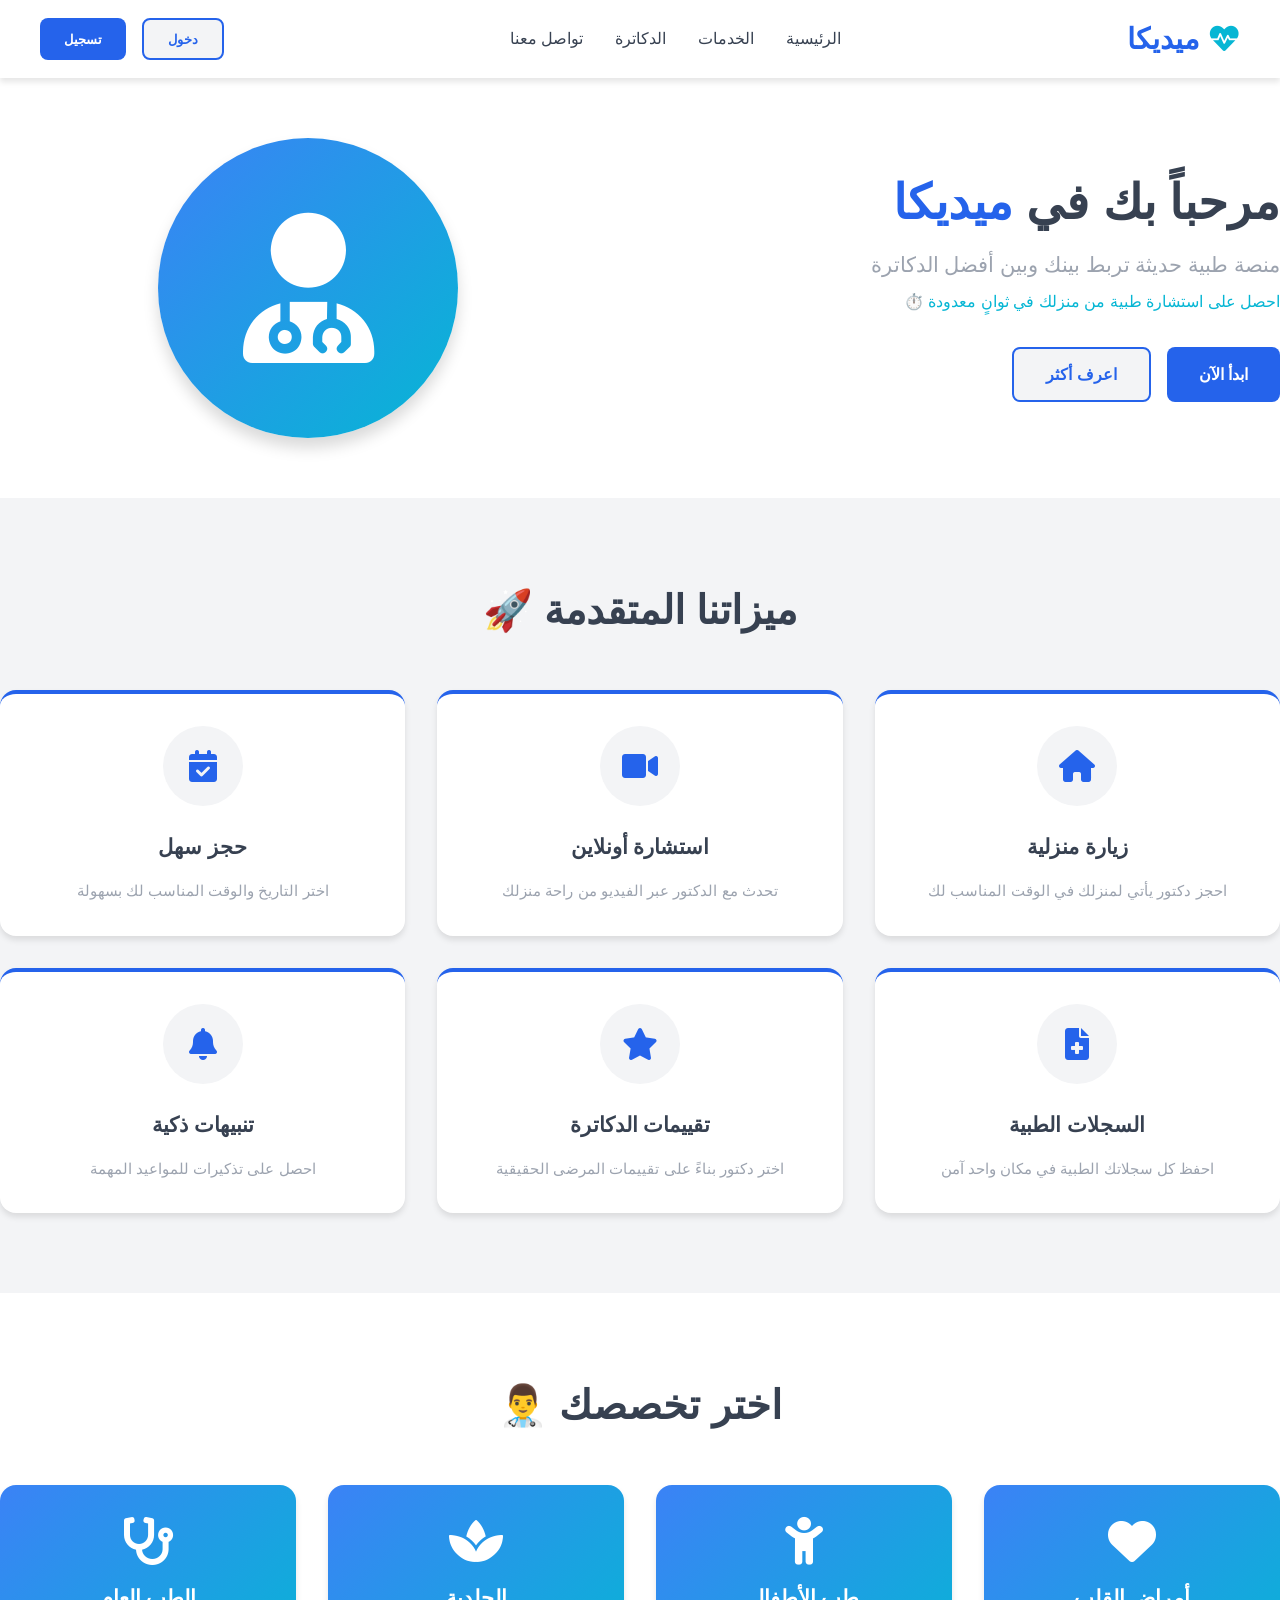
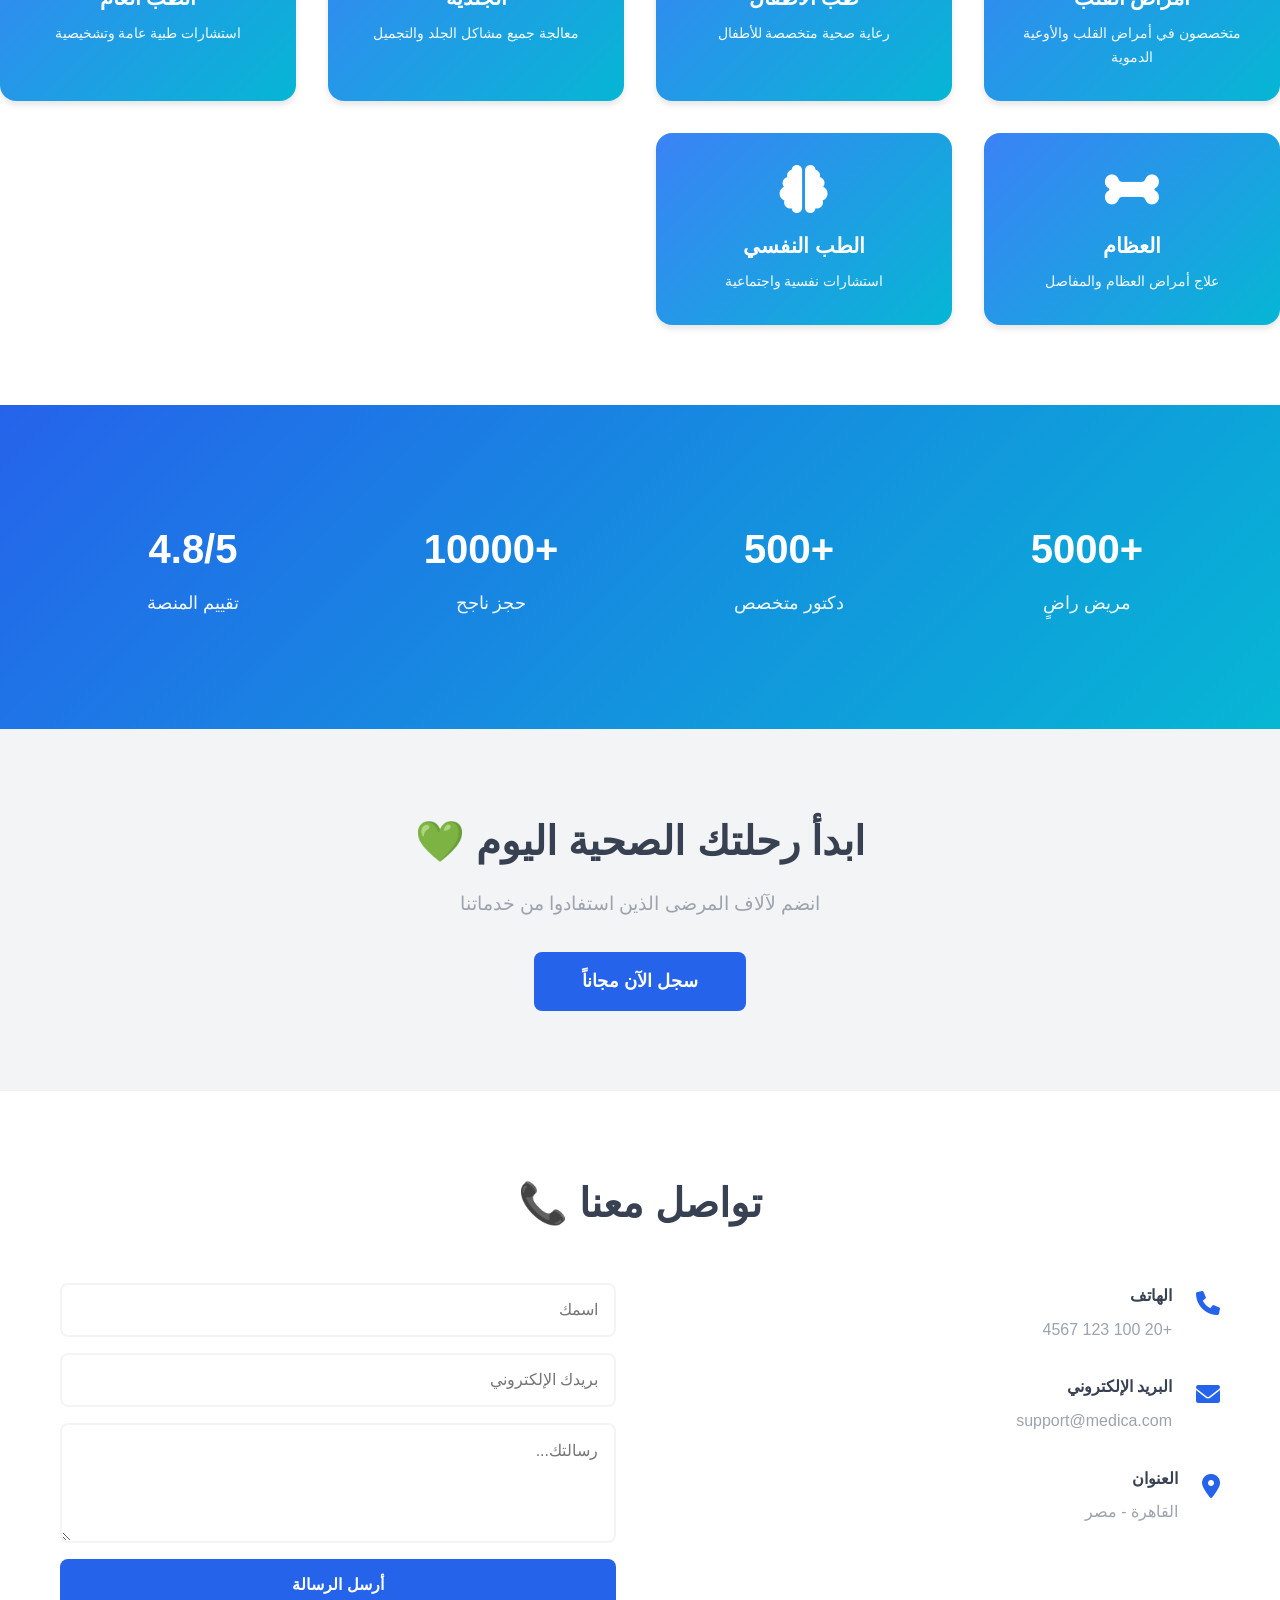
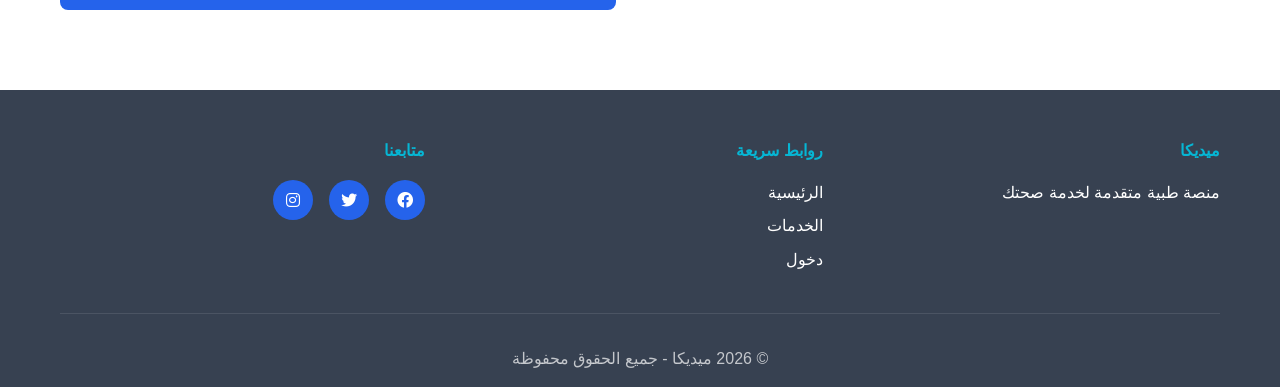
==== index.html @ 51c082e1 "Add files via upload" ====
<!DOCTYPE html>
<html lang="ar" dir="rtl">
<head>
    <meta charset="UTF-8">
    <meta name="viewport" content="width=device-width, initial-scale=1.0">
    <title>ميديكا - منصة طبية متخصصة</title>
    <link rel="stylesheet" href="style.css">
    <link rel="stylesheet" href="https://cdnjs.cloudflare.com/ajax/libs/font-awesome/6.0.0/css/all.min.css">
</head>
<body>
    <!-- Navigation Bar -->
    <nav class="navbar">
        <div class="container navbar-container">
            <div class="logo">
                <i class="fas fa-heartbeat"></i> ميديكا
            </div>
            <ul class="nav-links">
                <li><a href="#home">الرئيسية</a></li>
                <li><a href="#features">الخدمات</a></li>
                <li><a href="#doctors">الدكاترة</a></li>
                <li><a href="#contact">تواصل معنا</a></li>
            </ul>
            <div class="nav-buttons">
                <button class="btn-login" onclick="window.location.href='login.html'">دخول</button>
                <button class="btn-signup" onclick="window.location.href='signup.html'">تسجيل</button>
            </div>
            <div class="menu-toggle">
                <span></span>
                <span></span>
                <span></span>
            </div>
        </div>
    </nav>

    <!-- Hero Section -->
    <section class="hero" id="home">
        <div class="hero-content">
            <h1>مرحباً بك في <span class="accent">ميديكا</span></h1>
            <p>منصة طبية حديثة تربط بينك وبين أفضل الدكاترة</p>
            <p class="subtitle">احصل على استشارة طبية من منزلك في ثوانٍ معدودة ⏱️</p>
            <div class="hero-buttons">
                <button class="btn-primary" onclick="window.location.href='signup.html'">ابدأ الآن</button>
                <button class="btn-secondary" onclick="scrollToSection('features')">اعرف أكثر</button>
            </div>
        </div>
        <div class="hero-image">
            <div class="doctor-illustration">
                <i class="fas fa-user-md"></i>
            </div>
        </div>
    </section>

    <!-- Features Section -->
    <section class="features" id="features">
        <h2>ميزاتنا المتقدمة 🚀</h2>
        <div class="features-grid">
            <div class="feature-card">
                <div class="feature-icon">
                    <i class="fas fa-home"></i>
                </div>
                <h3>زيارة منزلية</h3>
                <p>احجز دكتور يأتي لمنزلك في الوقت المناسب لك</p>
            </div>

            <div class="feature-card">
                <div class="feature-icon">
                    <i class="fas fa-video"></i>
                </div>
                <h3>استشارة أونلاين</h3>
                <p>تحدث مع الدكتور عبر الفيديو من راحة منزلك</p>
            </div>

            <div class="feature-card">
                <div class="feature-icon">
                    <i class="fas fa-calendar-check"></i>
                </div>
                <h3>حجز سهل</h3>
                <p>اختر التاريخ والوقت المناسب لك بسهولة</p>
            </div>

            <div class="feature-card">
                <div class="feature-icon">
                    <i class="fas fa-file-medical"></i>
                </div>
                <h3>السجلات الطبية</h3>
                <p>احفظ كل سجلاتك الطبية في مكان واحد آمن</p>
            </div>

            <div class="feature-card">
                <div class="feature-icon">
                    <i class="fas fa-star"></i>
                </div>
                <h3>تقييمات الدكاترة</h3>
                <p>اختر دكتور بناءً على تقييمات المرضى الحقيقية</p>
            </div>

            <div class="feature-card">
                <div class="feature-icon">
                    <i class="fas fa-bell"></i>
                </div>
                <h3>تنبيهات ذكية</h3>
                <p>احصل على تذكيرات للمواعيد المهمة</p>
            </div>
        </div>
    </section>

    <!-- Doctors Section -->
    <section class="doctors" id="doctors">
        <h2>اختر تخصصك 👨‍⚕️</h2>
        <div class="specialties-grid">
            <div class="specialty-card" onclick="window.location.href='doctors.html?specialty=cardiology'">
                <i class="fas fa-heart"></i>
                <h3>أمراض القلب</h3>
                <p>متخصصون في أمراض القلب والأوعية الدموية</p>
            </div>

            <div class="specialty-card" onclick="window.location.href='doctors.html?specialty=pediatrics'">
                <i class="fas fa-child"></i>
                <h3>طب الأطفال</h3>
                <p>رعاية صحية متخصصة للأطفال</p>
            </div>

            <div class="specialty-card" onclick="window.location.href='doctors.html?specialty=dermatology'">
                <i class="fas fa-spa"></i>
                <h3>الجلدية</h3>
                <p>معالجة جميع مشاكل الجلد والتجميل</p>
            </div>

            <div class="specialty-card" onclick="window.location.href='doctors.html?specialty=general'">
                <i class="fas fa-stethoscope"></i>
                <h3>الطب العام</h3>
                <p>استشارات طبية عامة وتشخيصية</p>
            </div>

            <div class="specialty-card" onclick="window.location.href='doctors.html?specialty=orthopedic'">
                <i class="fas fa-bone"></i>
                <h3>العظام</h3>
                <p>علاج أمراض العظام والمفاصل</p>
            </div>

            <div class="specialty-card" onclick="window.location.href='doctors.html?specialty=psychology'">
                <i class="fas fa-brain"></i>
                <h3>الطب النفسي</h3>
                <p>استشارات نفسية واجتماعية</p>
            </div>
        </div>
    </section>

    <!-- Stats Section -->
    <section class="stats">
        <div class="container stats-grid">
            <div class="stat-card">
                <h3>+5000</h3>
                <p>مريض راضٍ</p>
            </div>
            <div class="stat-card">
                <h3>+500</h3>
                <p>دكتور متخصص</p>
            </div>
            <div class="stat-card">
                <h3>+10000</h3>
                <p>حجز ناجح</p>
            </div>
            <div class="stat-card">
                <h3>4.8/5</h3>
                <p>تقييم المنصة</p>
            </div>
        </div>
    </section>

    <!-- CTA Section -->
    <section class="cta">
        <h2>ابدأ رحلتك الصحية اليوم 💚</h2>
        <p>انضم لآلاف المرضى الذين استفادوا من خدماتنا</p>
        <button class="btn-large" onclick="window.location.href='signup.html'">سجل الآن مجاناً</button>
    </section>

    <!-- Contact Section -->
    <section class="contact" id="contact">
        <div class="container">
            <h2>تواصل معنا 📞</h2>
            <div class="contact-content">
                <div class="contact-info">
                    <div class="info-item">
                        <i class="fas fa-phone"></i>
                        <div>
                            <h4>الهاتف</h4>
                            <p>+20 100 123 4567</p>
                        </div>
                    </div>
                    <div class="info-item">
                        <i class="fas fa-envelope"></i>
                        <div>
                            <h4>البريد الإلكتروني</h4>
                            <p>support@medica.com</p>
                        </div>
                    </div>
                    <div class="info-item">
                        <i class="fas fa-map-marker-alt"></i>
                        <div>
                            <h4>العنوان</h4>
                            <p>القاهرة - مصر</p>
                        </div>
                    </div>
                </div>
                <form class="contact-form">
                    <input type="text" placeholder="اسمك" required>
                    <input type="email" placeholder="بريدك الإلكتروني" required>
                    <textarea placeholder="رسالتك..." required></textarea>
                    <button type="submit" class="btn-primary">أرسل الرسالة</button>
                </form>
            </div>
        </div>
    </section>

    <!-- Footer -->
    <footer class="footer">
        <div class="container">
            <div class="footer-content">
                <div class="footer-section">
                    <h4>ميديكا</h4>
                    <p>منصة طبية متقدمة لخدمة صحتك</p>
                </div>
                <div class="footer-section">
                    <h4>روابط سريعة</h4>
                    <ul>
                        <li><a href="#home">الرئيسية</a></li>
                        <li><a href="#features">الخدمات</a></li>
                        <li><a href="login.html">دخول</a></li>
                    </ul>
                </div>
                <div class="footer-section">
                    <h4>متابعنا</h4>
                    <div class="social-links">
                        <a href="#"><i class="fab fa-facebook"></i></a>
                        <a href="#"><i class="fab fa-twitter"></i></a>
                        <a href="#"><i class="fab fa-instagram"></i></a>
                    </div>
                </div>
            </div>
            <div class="footer-bottom">
                <p>&copy; 2026 ميديكا - جميع الحقوق محفوظة</p>
            </div>
        </div>
    </footer>

    <script src="script.js"></script>
</body>
</html>
---- style.css ----
* {
    margin: 0;
    padding: 0;
    box-sizing: border-box;
}

:root {
    --primary-blue: #2563eb;
    --light-blue: #3b82f6;
    --dark-blue: #1e40af;
    --accent-color: #06b6d4;
    --white: #ffffff;
    --light-gray: #f3f4f6;
    --gray: #9ca3af;
    --dark-gray: #374151;
    --success: #10b981;
    --shadow: 0 4px 6px rgba(0, 0, 0, 0.1);
    --shadow-lg: 0 10px 15px rgba(0, 0, 0, 0.15);
}

html {
    scroll-behavior: smooth;
}

body {
    font-family: 'Segoe UI', Tahoma, Geneva, Verdana, sans-serif;
    background-color: var(--white);
    color: var(--dark-gray);
    line-height: 1.6;
}

.container {
    max-width: 1200px;
    margin: 0 auto;
    padding: 0 20px;
}

/* Navigation Bar */
.navbar {
    background-color: var(--white);
    box-shadow: var(--shadow);
    position: sticky;
    top: 0;
    z-index: 100;
}

.navbar-container {
    display: flex;
    justify-content: space-between;
    align-items: center;
    padding: 1rem 0;
}

.logo {
    font-size: 1.8rem;
    font-weight: bold;
    color: var(--primary-blue);
    display: flex;
    align-items: center;
    gap: 0.5rem;
}

.logo i {
    color: var(--accent-color);
}

.nav-links {
    display: flex;
    list-style: none;
    gap: 2rem;
    flex: 1;
    justify-content: center;
}

.nav-links a {
    text-decoration: none;
    color: var(--dark-gray);
    font-weight: 500;
    transition: color 0.3s ease;
}

.nav-links a:hover {
    color: var(--primary-blue);
}

.nav-buttons {
    display: flex;
    gap: 1rem;
}

.btn-login, .btn-signup {
    padding: 0.7rem 1.5rem;
    border: none;
    border-radius: 0.5rem;
    cursor: pointer;
    font-weight: 600;
    transition: all 0.3s ease;
}

.btn-login {
    background-color: var(--light-gray);
    color: var(--primary-blue);
    border: 2px solid var(--primary-blue);
}

.btn-login:hover {
    background-color: var(--primary-blue);
    color: var(--white);
}

.btn-signup {
    background-color: var(--primary-blue);
    color: var(--white);
}

.btn-signup:hover {
    background-color: var(--dark-blue);
    transform: translateY(-2px);
}

.menu-toggle {
    display: none;
    flex-direction: column;
    cursor: pointer;
}

.menu-toggle span {
    width: 25px;
    height: 3px;
    background-color: var(--primary-blue);
    margin: 5px 0;
    transition: 0.3s;
}

/* Hero Section */
.hero {
    display: grid;
    grid-template-columns: 1fr 1fr;
    align-items: center;
    padding: 60px 0;
    gap: 3rem;
}

.hero-content h1 {
    font-size: 3rem;
    color: var(--dark-gray);
    margin-bottom: 1rem;
    line-height: 1.2;
}

.hero-content .accent {
    color: var(--primary-blue);
}

.hero-content > p:nth-of-type(1) {
    font-size: 1.3rem;
    color: var(--gray);
    margin-bottom: 0.5rem;
}

.hero-content .subtitle {
    font-size: 1rem;
    color: var(--accent-color);
    margin-bottom: 2rem;
}

.hero-buttons {
    display: flex;
    gap: 1rem;
}

.btn-primary, .btn-secondary {
    padding: 1rem 2rem;
    border: none;
    border-radius: 0.5rem;
    font-size: 1rem;
    font-weight: 600;
    cursor: pointer;
    transition: all 0.3s ease;
}

.btn-primary {
    background-color: var(--primary-blue);
    color: var(--white);
}

.btn-primary:hover {
    background-color: var(--dark-blue);
    transform: translateY(-3px);
    box-shadow: var(--shadow-lg);
}

.btn-secondary {
    background-color: var(--light-gray);
    color: var(--primary-blue);
    border: 2px solid var(--primary-blue);
}

.btn-secondary:hover {
    background-color: var(--primary-blue);
    color: var(--white);
}

.hero-image {
    display: flex;
    justify-content: center;
    align-items: center;
}

.doctor-illustration {
    width: 300px;
    height: 300px;
    background: linear-gradient(135deg, var(--light-blue), var(--accent-color));
    border-radius: 50%;
    display: flex;
    justify-content: center;
    align-items: center;
    font-size: 150px;
    color: var(--white);
    box-shadow: var(--shadow-lg);
    animation: float 3s ease-in-out infinite;
}

@keyframes float {
    0%, 100% {
        transform: translateY(0px);
    }
    50% {
        transform: translateY(-20px);
    }
}

/* Features Section */
.features {
    padding: 80px 0;
    background-color: var(--light-gray);
}

.features h2,
.doctors h2,
.stats h2 {
    text-align: center;
    font-size: 2.5rem;
    color: var(--dark-gray);
    margin-bottom: 3rem;
}

.features-grid {
    display: grid;
    grid-template-columns: repeat(auto-fit, minmax(300px, 1fr));
    gap: 2rem;
}

.feature-card {
    background-color: var(--white);
    padding: 2rem;
    border-radius: 1rem;
    text-align: center;
    box-shadow: var(--shadow);
    transition: all 0.3s ease;
    border-top: 4px solid var(--primary-blue);
}

.feature-card:hover {
    transform: translateY(-10px);
    box-shadow: var(--shadow-lg);
}

.feature-icon {
    width: 80px;
    height: 80px;
    margin: 0 auto 1.5rem;
    background-color: var(--light-gray);
    border-radius: 50%;
    display: flex;
    justify-content: center;
    align-items: center;
    font-size: 2rem;
    color: var(--primary-blue);
}

.feature-card h3 {
    font-size: 1.3rem;
    color: var(--dark-gray);
    margin-bottom: 1rem;
}

.feature-card p {
    color: var(--gray);
    font-size: 0.95rem;
}

/* Doctors Section */
.doctors {
    padding: 80px 0;
}

.specialties-grid {
    display: grid;
    grid-template-columns: repeat(auto-fit, minmax(250px, 1fr));
    gap: 2rem;
}

.specialty-card {
    background: linear-gradient(135deg, var(--light-blue), var(--accent-color));
    color: var(--white);
    padding: 2rem;
    border-radius: 1rem;
    text-align: center;
    cursor: pointer;
    transition: all 0.3s ease;
    box-shadow: var(--shadow);
}

.specialty-card:hover {
    transform: scale(1.05) translateY(-10px);
    box-shadow: var(--shadow-lg);
}

.specialty-card i {
    font-size: 3rem;
    margin-bottom: 1rem;
    display: block;
}

.specialty-card h3 {
    font-size: 1.3rem;
    margin-bottom: 0.5rem;
}

.specialty-card p {
    font-size: 0.9rem;
    opacity: 0.95;
}

/* Stats Section */
.stats {
    padding: 80px 0;
    background: linear-gradient(135deg, var(--primary-blue), var(--accent-color));
    color: var(--white);
}

.stats-grid {
    display: grid;
    grid-template-columns: repeat(auto-fit, minmax(200px, 1fr));
    gap: 2rem;
}

.stat-card {
    text-align: center;
    padding: 2rem;
}

.stat-card h3 {
    font-size: 2.5rem;
    margin-bottom: 0.5rem;
    font-weight: bold;
}

.stat-card p {
    font-size: 1.1rem;
    opacity: 0.95;
}

/* CTA Section */
.cta {
    padding: 80px 0;
    background-color: var(--light-gray);
    text-align: center;
}

.cta h2 {
    font-size: 2.5rem;
    color: var(--dark-gray);
    margin-bottom: 1rem;
}

.cta p {
    font-size: 1.2rem;
    color: var(--gray);
    margin-bottom: 2rem;
}

.btn-large {
    padding: 1.2rem 3rem;
    background-color: var(--primary-blue);
    color: var(--white);
    border: none;
    border-radius: 0.5rem;
    font-size: 1.1rem;
    font-weight: 600;
    cursor: pointer;
    transition: all 0.3s ease;
}

.btn-large:hover {
    background-color: var(--dark-blue);
    transform: translateY(-3px);
    box-shadow: var(--shadow-lg);
}

/* Contact Section */
.contact {
    padding: 80px 0;
}

.contact h2 {
    text-align: center;
    font-size: 2.5rem;
    margin-bottom: 3rem;
}

.contact-content {
    display: grid;
    grid-template-columns: 1fr 1fr;
    gap: 3rem;
}

.contact-info {
    display: flex;
    flex-direction: column;
    gap: 2rem;
}

.info-item {
    display: flex;
    gap: 1.5rem;
    align-items: flex-start;
}

.info-item i {
    font-size: 1.5rem;
    color: var(--primary-blue);
    margin-top: 0.5rem;
}

.info-item h4 {
    color: var(--dark-gray);
    margin-bottom: 0.5rem;
}

.info-item p {
    color: var(--gray);
}

.contact-form {
    display: flex;
    flex-direction: column;
    gap: 1rem;
}

.contact-form input,
.contact-form textarea {
    padding: 1rem;
    border: 2px solid var(--light-gray);
    border-radius: 0.5rem;
    font-family: inherit;
    font-size: 1rem;
    transition: border-color 0.3s ease;
}

.contact-form input:focus,
.contact-form textarea:focus {
    outline: none;
    border-color: var(--primary-blue);
}

.contact-form textarea {
    resize: vertical;
    min-height: 120px;
}

/* Footer */
.footer {
    background-color: var(--dark-gray);
    color: var(--white);
    padding: 3rem 0 1rem;
}

.footer-content {
    display: grid;
    grid-template-columns: repeat(auto-fit, minmax(250px, 1fr));
    gap: 2rem;
    margin-bottom: 2rem;
}

.footer-section h4 {
    margin-bottom: 1rem;
    color: var(--accent-color);
}

.footer-section ul {
    list-style: none;
}

.footer-section ul li {
    margin-bottom: 0.5rem;
}

.footer-section a {
    color: var(--white);
    text-decoration: none;
    transition: color 0.3s ease;
}

.footer-section a:hover {
    color: var(--accent-color);
}

.social-links {
    display: flex;
    gap: 1rem;
}

.social-links a {
    display: inline-flex;
    justify-content: center;
    align-items: center;
    width: 40px;
    height: 40px;
    background-color: var(--primary-blue);
    border-radius: 50%;
    transition: all 0.3s ease;
}

.social-links a:hover {
    background-color: var(--accent-color);
    transform: translateY(-3px);
}

.footer-bottom {
    text-align: center;
    padding-top: 2rem;
    border-top: 1px solid rgba(255, 255, 255, 0.1);
    color: rgba(255, 255, 255, 0.7);
}

/* Responsive Design */
@media (max-width: 768px) {
    .hero {
        grid-template-columns: 1fr;
    }

    .hero-content h1 {
        font-size: 2rem;
    }

    .doctor-illustration {
        width: 200px;
        height: 200px;
        font-size: 100px;
    }

    .nav-links {
        gap: 1rem;
        font-size: 0.9rem;
    }

    .features h2,
    .doctors h2 {
        font-size: 2rem;
    }

    .features-grid,
    .specialties-grid {
        grid-template-columns: 1fr;
    }

    .hero-buttons {
        flex-direction: column;
    }

    .contact-content {
        grid-template-columns: 1fr;
    }

    .menu-toggle {
        display: flex;
    }

    .nav-links {
        position: absolute;
        top: 70px;
        left: 0;
        right: 0;
        background-color: var(--white);
        flex-direction: column;
        gap: 0;
        box-shadow: var(--shadow);
        display: none;
        padding: 1rem 0;
    }

    .nav-links.active {
        display: flex;
    }

    .nav-links a {
        padding: 1rem;
        border-bottom: 1px solid var(--light-gray);
    }

    .stats-grid {
        grid-template-columns: 1fr 1fr;
    }
}

@media (max-width: 480px) {
    .navbar-container {
        flex-wrap: wrap;
    }

    .nav-buttons {
        width: 100%;
        justify-content: space-between;
        margin-top: 1rem;
    }

    .hero-content h1 {
        font-size: 1.5rem;
    }

    .features h2,
    .doctors h2,
    .cta h2 {
        font-size: 1.5rem;
    }

    .stats-grid {
        grid-template-columns: 1fr;
    }

    .hero-buttons {
        flex-direction: column;
    }

    .btn-primary,
    .btn-secondary,
    .btn-login,
    .btn-signup {
        width: 100%;
    }
}
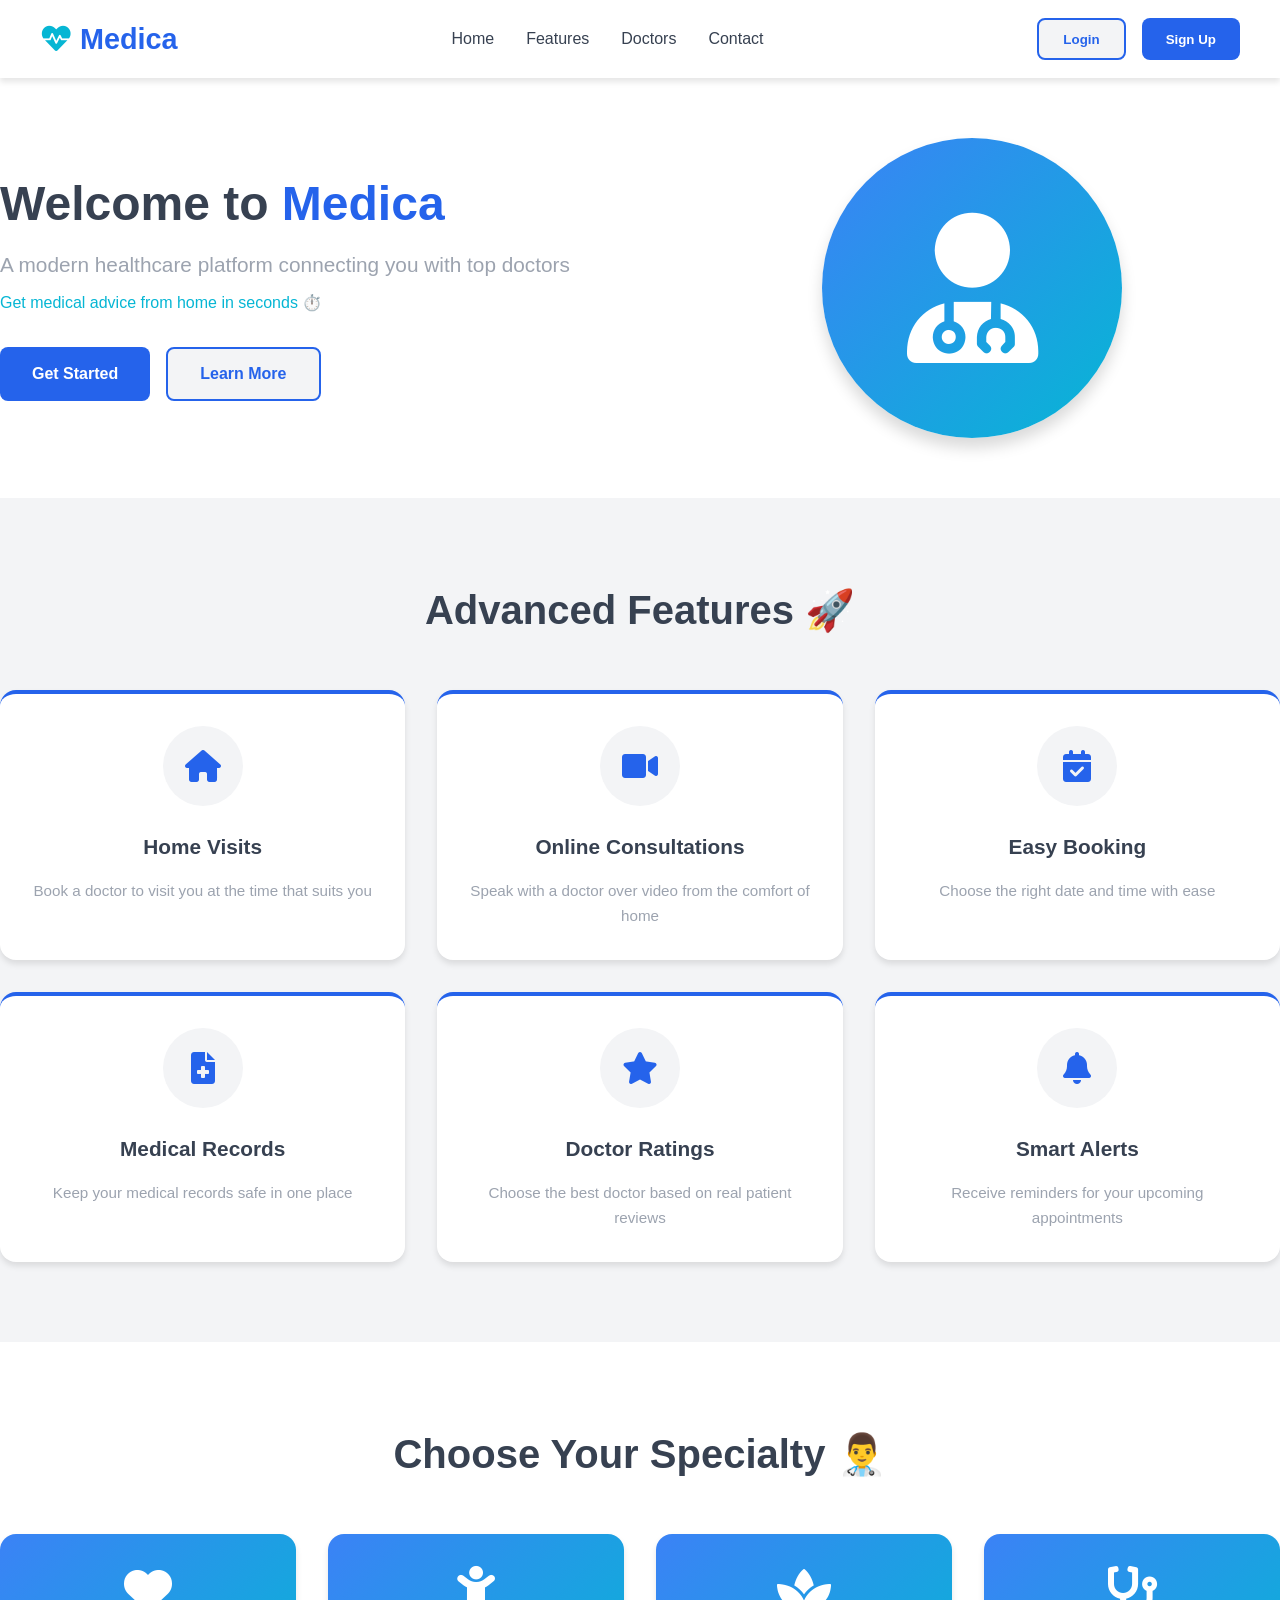
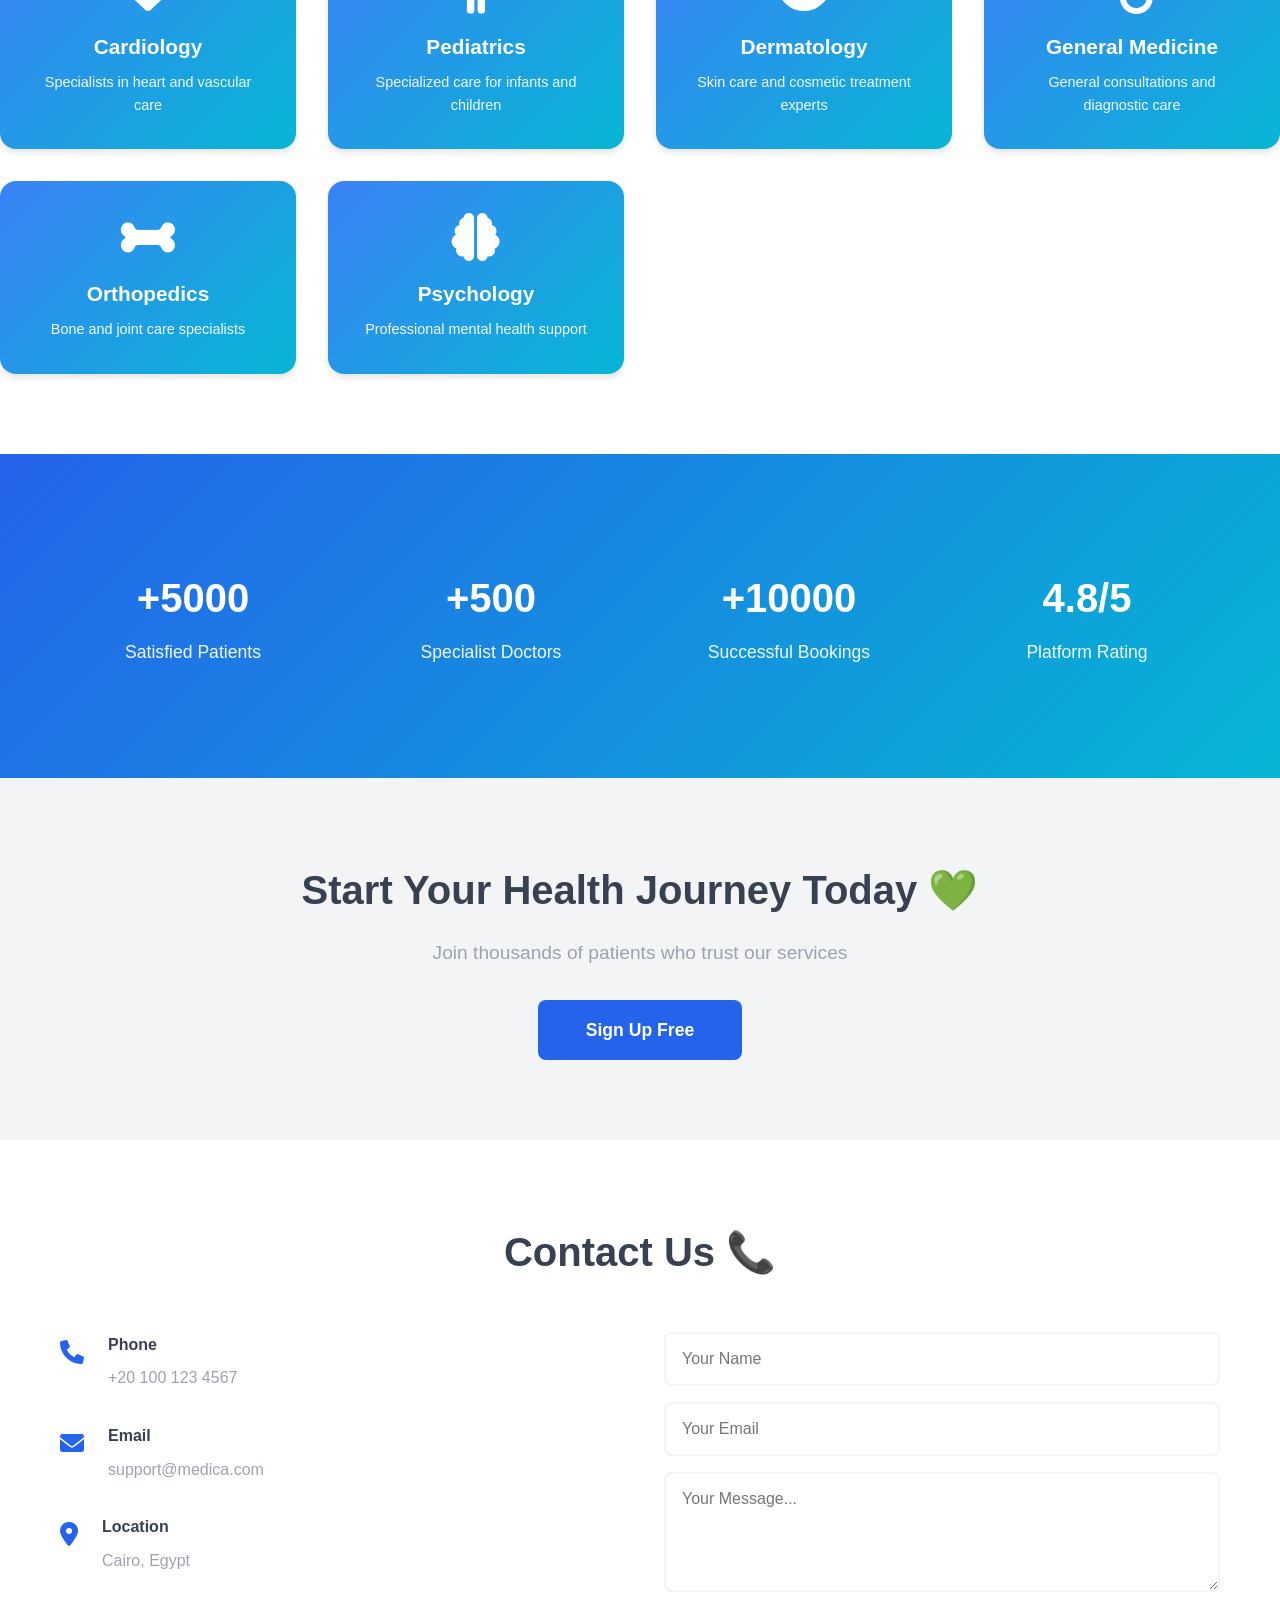
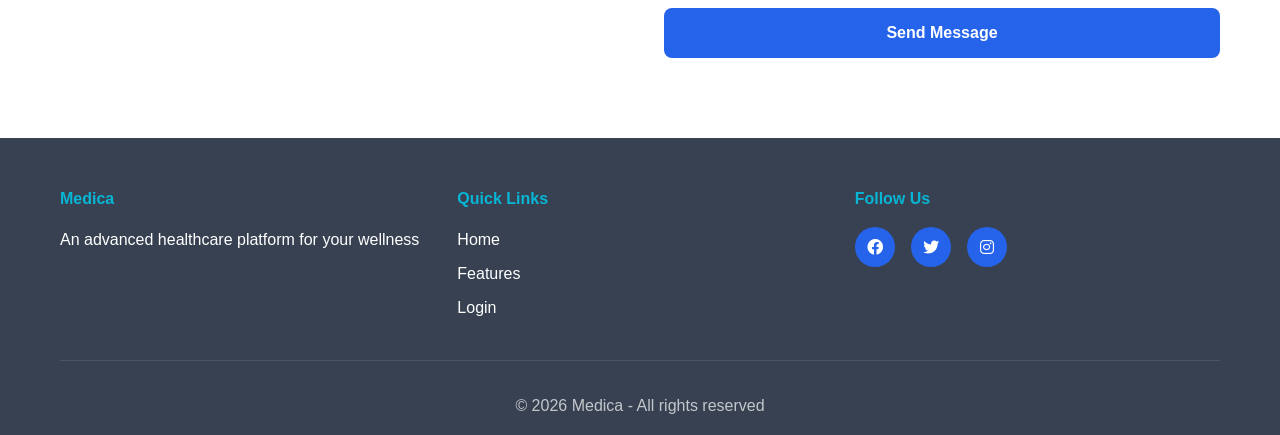
==== commit 12d48f73: "Add files via upload" ====
--- a/index.html
+++ b/index.html
@@ -1,9 +1,9 @@
 <!DOCTYPE html>
-<html lang="ar" dir="rtl">
+<html lang="en" dir="ltr">
 <head>
     <meta charset="UTF-8">
     <meta name="viewport" content="width=device-width, initial-scale=1.0">
-    <title>ميديكا - منصة طبية متخصصة</title>
+    <title>Medica - Advanced Healthcare Platform</title>
     <link rel="stylesheet" href="style.css">
     <link rel="stylesheet" href="https://cdnjs.cloudflare.com/ajax/libs/font-awesome/6.0.0/css/all.min.css">
 </head>
@@ -12,17 +12,17 @@
     <nav class="navbar">
         <div class="container navbar-container">
             <div class="logo">
-                <i class="fas fa-heartbeat"></i> ميديكا
+                <i class="fas fa-heartbeat"></i> Medica
             </div>
             <ul class="nav-links">
-                <li><a href="#home">الرئيسية</a></li>
-                <li><a href="#features">الخدمات</a></li>
-                <li><a href="#doctors">الدكاترة</a></li>
-                <li><a href="#contact">تواصل معنا</a></li>
+                <li><a href="#home">Home</a></li>
+                <li><a href="#features">Features</a></li>
+                <li><a href="#doctors">Doctors</a></li>
+                <li><a href="#contact">Contact</a></li>
             </ul>
             <div class="nav-buttons">
-                <button class="btn-login" onclick="window.location.href='login.html'">دخول</button>
-                <button class="btn-signup" onclick="window.location.href='signup.html'">تسجيل</button>
+                <button class="btn-login" onclick="window.location.href='login.html'">Login</button>
+                <button class="btn-signup" onclick="window.location.href='signup.html'">Sign Up</button>
             </div>
             <div class="menu-toggle">
                 <span></span>
@@ -35,12 +35,12 @@
     <!-- Hero Section -->
     <section class="hero" id="home">
         <div class="hero-content">
-            <h1>مرحباً بك في <span class="accent">ميديكا</span></h1>
-            <p>منصة طبية حديثة تربط بينك وبين أفضل الدكاترة</p>
-            <p class="subtitle">احصل على استشارة طبية من منزلك في ثوانٍ معدودة ⏱️</p>
+            <h1>Welcome to <span class="accent">Medica</span></h1>
+            <p>A modern healthcare platform connecting you with top doctors</p>
+            <p class="subtitle">Get medical advice from home in seconds ⏱️</p>
             <div class="hero-buttons">
-                <button class="btn-primary" onclick="window.location.href='signup.html'">ابدأ الآن</button>
-                <button class="btn-secondary" onclick="scrollToSection('features')">اعرف أكثر</button>
+                <button class="btn-primary" onclick="window.location.href='signup.html'">Get Started</button>
+                <button class="btn-secondary" onclick="scrollToSection('features')">Learn More</button>
             </div>
         </div>
         <div class="hero-image">
@@ -52,96 +52,96 @@
 
     <!-- Features Section -->
     <section class="features" id="features">
-        <h2>ميزاتنا المتقدمة 🚀</h2>
+        <h2>Advanced Features 🚀</h2>
         <div class="features-grid">
             <div class="feature-card">
                 <div class="feature-icon">
                     <i class="fas fa-home"></i>
                 </div>
-                <h3>زيارة منزلية</h3>
-                <p>احجز دكتور يأتي لمنزلك في الوقت المناسب لك</p>
+                <h3>Home Visits</h3>
+                <p>Book a doctor to visit you at the time that suits you</p>
             </div>
 
             <div class="feature-card">
                 <div class="feature-icon">
                     <i class="fas fa-video"></i>
                 </div>
-                <h3>استشارة أونلاين</h3>
-                <p>تحدث مع الدكتور عبر الفيديو من راحة منزلك</p>
+                <h3>Online Consultations</h3>
+                <p>Speak with a doctor over video from the comfort of home</p>
             </div>
 
             <div class="feature-card">
                 <div class="feature-icon">
                     <i class="fas fa-calendar-check"></i>
                 </div>
-                <h3>حجز سهل</h3>
-                <p>اختر التاريخ والوقت المناسب لك بسهولة</p>
+                <h3>Easy Booking</h3>
+                <p>Choose the right date and time with ease</p>
             </div>
 
             <div class="feature-card">
                 <div class="feature-icon">
                     <i class="fas fa-file-medical"></i>
                 </div>
-                <h3>السجلات الطبية</h3>
-                <p>احفظ كل سجلاتك الطبية في مكان واحد آمن</p>
+                <h3>Medical Records</h3>
+                <p>Keep your medical records safe in one place</p>
             </div>
 
             <div class="feature-card">
                 <div class="feature-icon">
                     <i class="fas fa-star"></i>
                 </div>
-                <h3>تقييمات الدكاترة</h3>
-                <p>اختر دكتور بناءً على تقييمات المرضى الحقيقية</p>
+                <h3>Doctor Ratings</h3>
+                <p>Choose the best doctor based on real patient reviews</p>
             </div>
 
             <div class="feature-card">
                 <div class="feature-icon">
                     <i class="fas fa-bell"></i>
                 </div>
-                <h3>تنبيهات ذكية</h3>
-                <p>احصل على تذكيرات للمواعيد المهمة</p>
+                <h3>Smart Alerts</h3>
+                <p>Receive reminders for your upcoming appointments</p>
             </div>
         </div>
     </section>
 
     <!-- Doctors Section -->
     <section class="doctors" id="doctors">
-        <h2>اختر تخصصك 👨‍⚕️</h2>
+        <h2>Choose Your Specialty 👨‍⚕️</h2>
         <div class="specialties-grid">
             <div class="specialty-card" onclick="window.location.href='doctors.html?specialty=cardiology'">
                 <i class="fas fa-heart"></i>
-                <h3>أمراض القلب</h3>
-                <p>متخصصون في أمراض القلب والأوعية الدموية</p>
+                <h3>Cardiology</h3>
+                <p>Specialists in heart and vascular care</p>
             </div>
 
             <div class="specialty-card" onclick="window.location.href='doctors.html?specialty=pediatrics'">
                 <i class="fas fa-child"></i>
-                <h3>طب الأطفال</h3>
-                <p>رعاية صحية متخصصة للأطفال</p>
+                <h3>Pediatrics</h3>
+                <p>Specialized care for infants and children</p>
             </div>
 
             <div class="specialty-card" onclick="window.location.href='doctors.html?specialty=dermatology'">
                 <i class="fas fa-spa"></i>
-                <h3>الجلدية</h3>
-                <p>معالجة جميع مشاكل الجلد والتجميل</p>
+                <h3>Dermatology</h3>
+                <p>Skin care and cosmetic treatment experts</p>
             </div>
 
             <div class="specialty-card" onclick="window.location.href='doctors.html?specialty=general'">
                 <i class="fas fa-stethoscope"></i>
-                <h3>الطب العام</h3>
-                <p>استشارات طبية عامة وتشخيصية</p>
+                <h3>General Medicine</h3>
+                <p>General consultations and diagnostic care</p>
             </div>
 
             <div class="specialty-card" onclick="window.location.href='doctors.html?specialty=orthopedic'">
                 <i class="fas fa-bone"></i>
-                <h3>العظام</h3>
-                <p>علاج أمراض العظام والمفاصل</p>
+                <h3>Orthopedics</h3>
+                <p>Bone and joint care specialists</p>
             </div>
 
             <div class="specialty-card" onclick="window.location.href='doctors.html?specialty=psychology'">
                 <i class="fas fa-brain"></i>
-                <h3>الطب النفسي</h3>
-                <p>استشارات نفسية واجتماعية</p>
+                <h3>Psychology</h3>
+                <p>Professional mental health support</p>
             </div>
         </div>
     </section>
@@ -151,63 +151,63 @@
         <div class="container stats-grid">
             <div class="stat-card">
                 <h3>+5000</h3>
-                <p>مريض راضٍ</p>
+                <p>Satisfied Patients</p>
             </div>
             <div class="stat-card">
                 <h3>+500</h3>
-                <p>دكتور متخصص</p>
+                <p>Specialist Doctors</p>
             </div>
             <div class="stat-card">
                 <h3>+10000</h3>
-                <p>حجز ناجح</p>
+                <p>Successful Bookings</p>
             </div>
             <div class="stat-card">
                 <h3>4.8/5</h3>
-                <p>تقييم المنصة</p>
+                <p>Platform Rating</p>
             </div>
         </div>
     </section>
 
     <!-- CTA Section -->
     <section class="cta">
-        <h2>ابدأ رحلتك الصحية اليوم 💚</h2>
-        <p>انضم لآلاف المرضى الذين استفادوا من خدماتنا</p>
-        <button class="btn-large" onclick="window.location.href='signup.html'">سجل الآن مجاناً</button>
+        <h2>Start Your Health Journey Today 💚</h2>
+        <p>Join thousands of patients who trust our services</p>
+        <button class="btn-large" onclick="window.location.href='signup.html'">Sign Up Free</button>
     </section>
 
     <!-- Contact Section -->
     <section class="contact" id="contact">
         <div class="container">
-            <h2>تواصل معنا 📞</h2>
+            <h2>Contact Us 📞</h2>
             <div class="contact-content">
                 <div class="contact-info">
                     <div class="info-item">
                         <i class="fas fa-phone"></i>
                         <div>
-                            <h4>الهاتف</h4>
+                            <h4>Phone</h4>
                             <p>+20 100 123 4567</p>
                         </div>
                     </div>
                     <div class="info-item">
                         <i class="fas fa-envelope"></i>
                         <div>
-                            <h4>البريد الإلكتروني</h4>
+                            <h4>Email</h4>
                             <p>support@medica.com</p>
                         </div>
                     </div>
                     <div class="info-item">
                         <i class="fas fa-map-marker-alt"></i>
                         <div>
-                            <h4>العنوان</h4>
-                            <p>القاهرة - مصر</p>
+                            <h4>Location</h4>
+                            <p>Cairo, Egypt</p>
                         </div>
                     </div>
                 </div>
                 <form class="contact-form">
-                    <input type="text" placeholder="اسمك" required>
-                    <input type="email" placeholder="بريدك الإلكتروني" required>
-                    <textarea placeholder="رسالتك..." required></textarea>
-                    <button type="submit" class="btn-primary">أرسل الرسالة</button>
+                    <input type="text" placeholder="Your Name" required>
+                    <input type="email" placeholder="Your Email" required>
+                    <textarea placeholder="Your Message..." required></textarea>
+                    <button type="submit" class="btn-primary">Send Message</button>
                 </form>
             </div>
         </div>
@@ -218,19 +218,19 @@
         <div class="container">
             <div class="footer-content">
                 <div class="footer-section">
-                    <h4>ميديكا</h4>
-                    <p>منصة طبية متقدمة لخدمة صحتك</p>
+                    <h4>Medica</h4>
+                    <p>An advanced healthcare platform for your wellness</p>
                 </div>
                 <div class="footer-section">
-                    <h4>روابط سريعة</h4>
+                    <h4>Quick Links</h4>
                     <ul>
-                        <li><a href="#home">الرئيسية</a></li>
-                        <li><a href="#features">الخدمات</a></li>
-                        <li><a href="login.html">دخول</a></li>
+                        <li><a href="#home">Home</a></li>
+                        <li><a href="#features">Features</a></li>
+                        <li><a href="login.html">Login</a></li>
                     </ul>
                 </div>
                 <div class="footer-section">
-                    <h4>متابعنا</h4>
+                    <h4>Follow Us</h4>
                     <div class="social-links">
                         <a href="#"><i class="fab fa-facebook"></i></a>
                         <a href="#"><i class="fab fa-twitter"></i></a>
@@ -239,7 +239,7 @@
                 </div>
             </div>
             <div class="footer-bottom">
-                <p>&copy; 2026 ميديكا - جميع الحقوق محفوظة</p>
+                <p>&copy; 2026 Medica - All rights reserved</p>
             </div>
         </div>
     </footer>
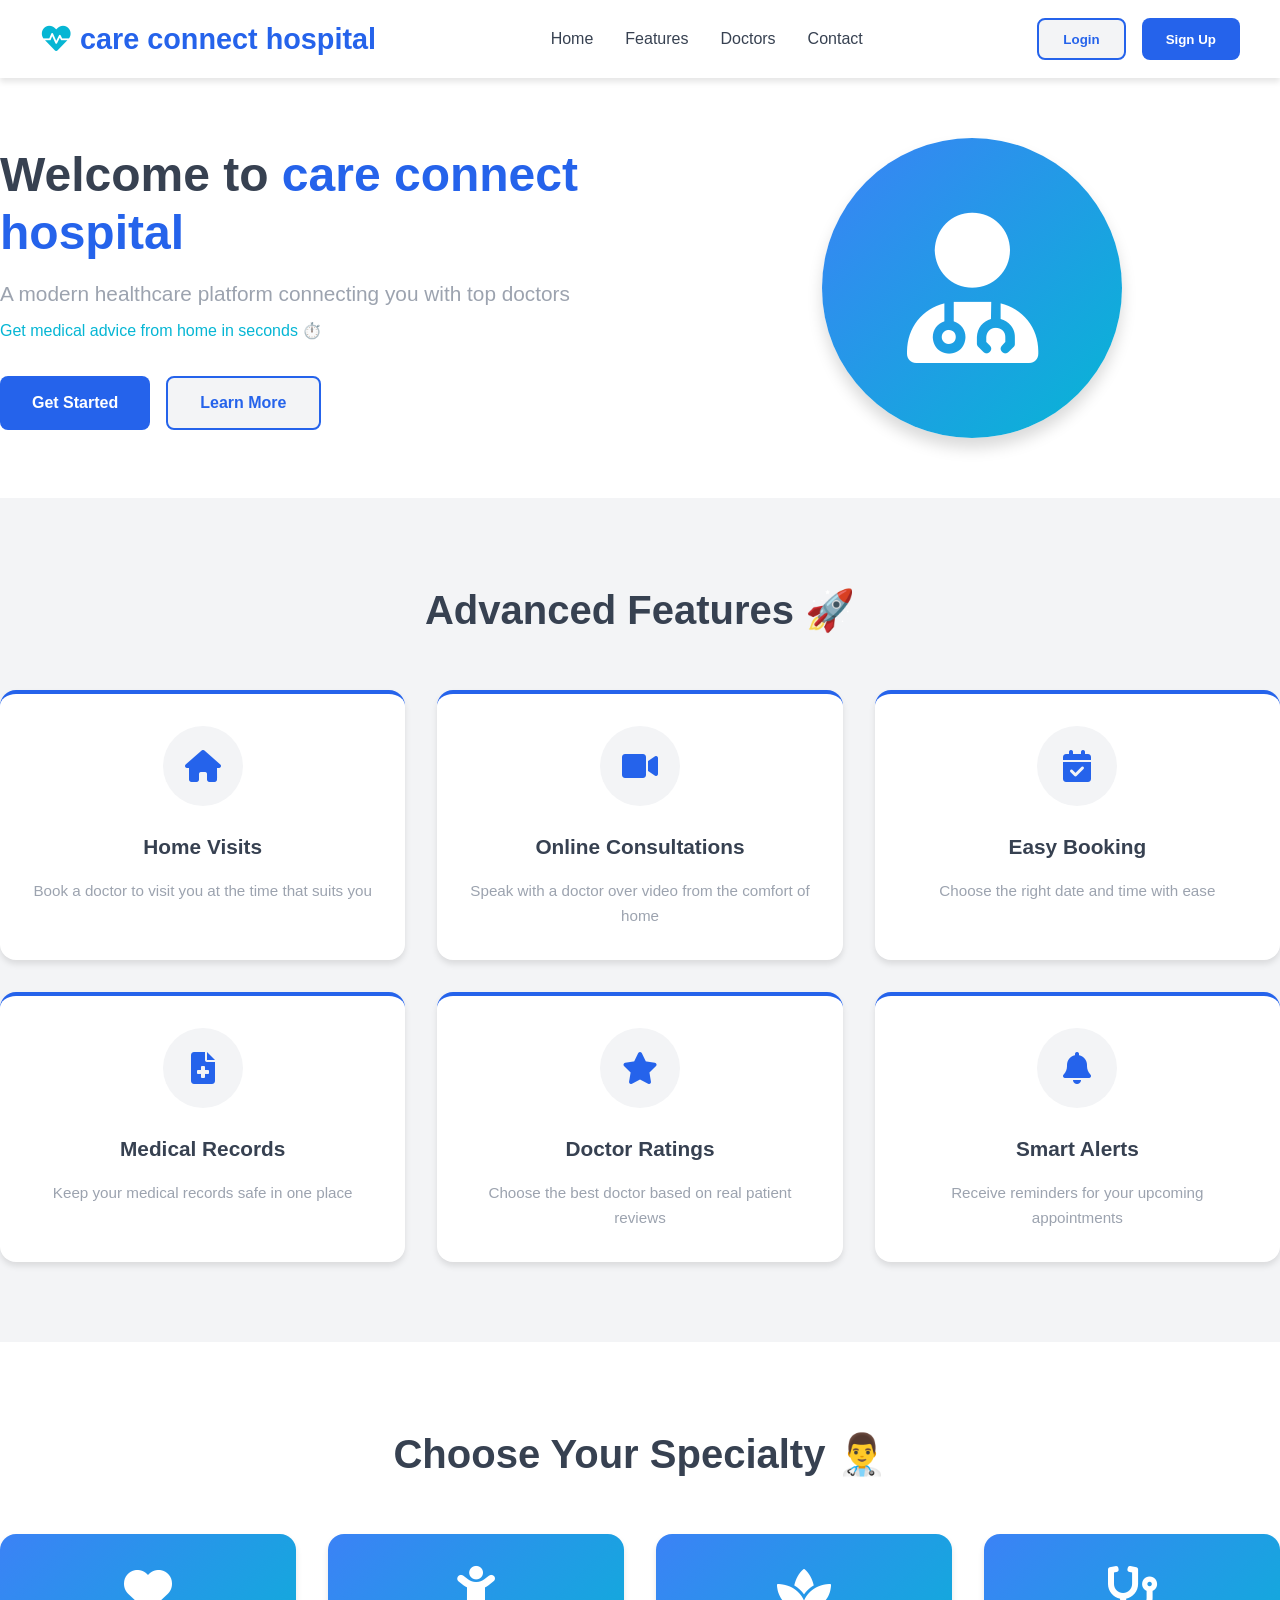
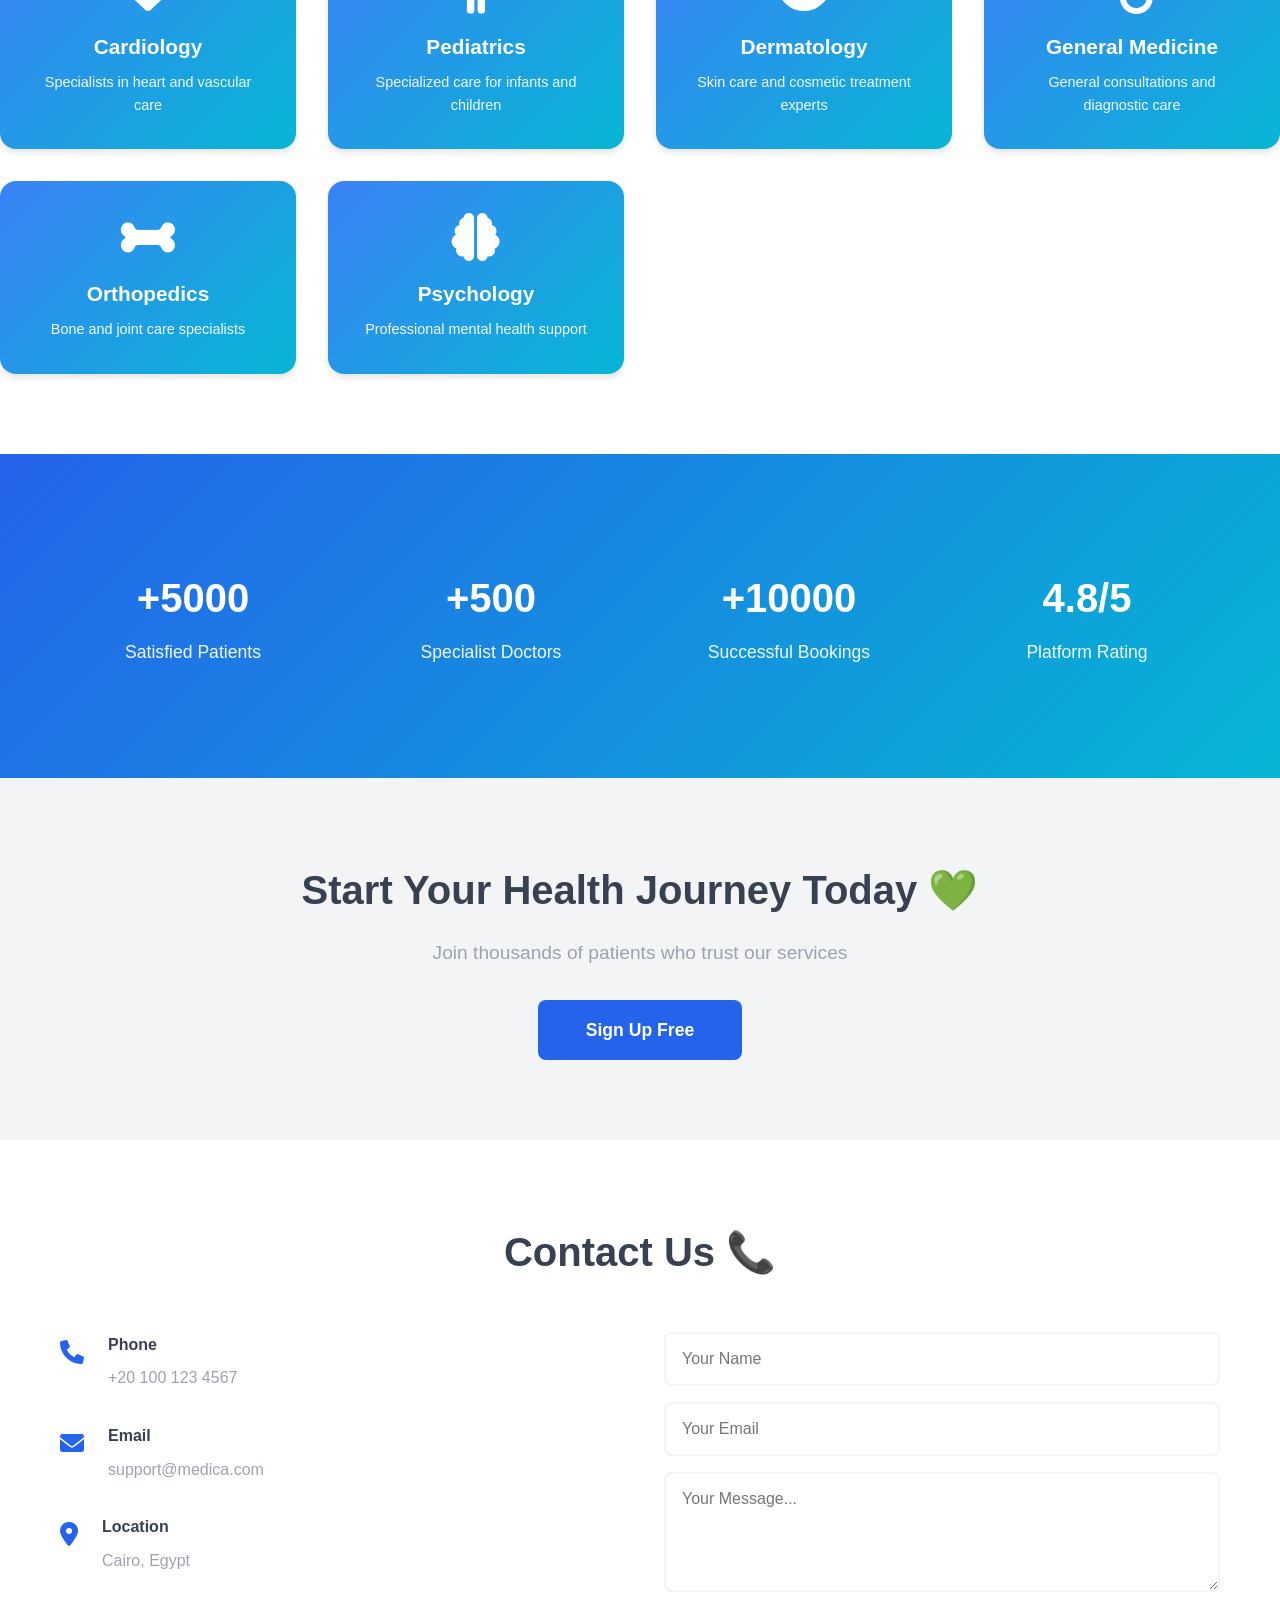
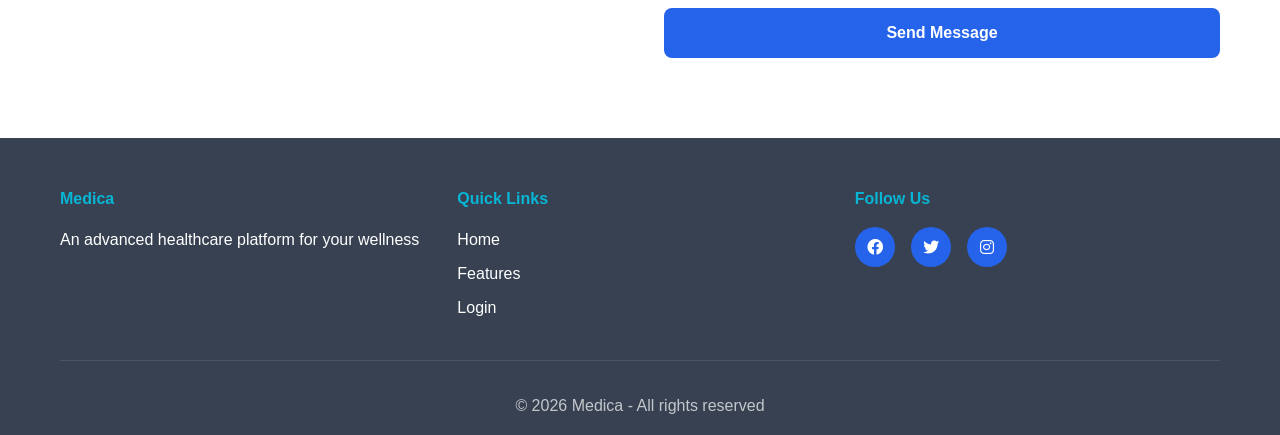
==== commit 372a6479: "Add files via upload" ====
--- a/index.html
+++ b/index.html
@@ -12,7 +12,7 @@
     <nav class="navbar">
         <div class="container navbar-container">
             <div class="logo">
-                <i class="fas fa-heartbeat"></i> Medica
+                <i class="fas fa-heartbeat"></i> care connect hospital
             </div>
             <ul class="nav-links">
                 <li><a href="#home">Home</a></li>
@@ -35,7 +35,7 @@
     <!-- Hero Section -->
     <section class="hero" id="home">
         <div class="hero-content">
-            <h1>Welcome to <span class="accent">Medica</span></h1>
+            <h1>Welcome to <span class="accent">care connect hospital</span></h1>
             <p>A modern healthcare platform connecting you with top doctors</p>
             <p class="subtitle">Get medical advice from home in seconds ⏱️</p>
             <div class="hero-buttons">
